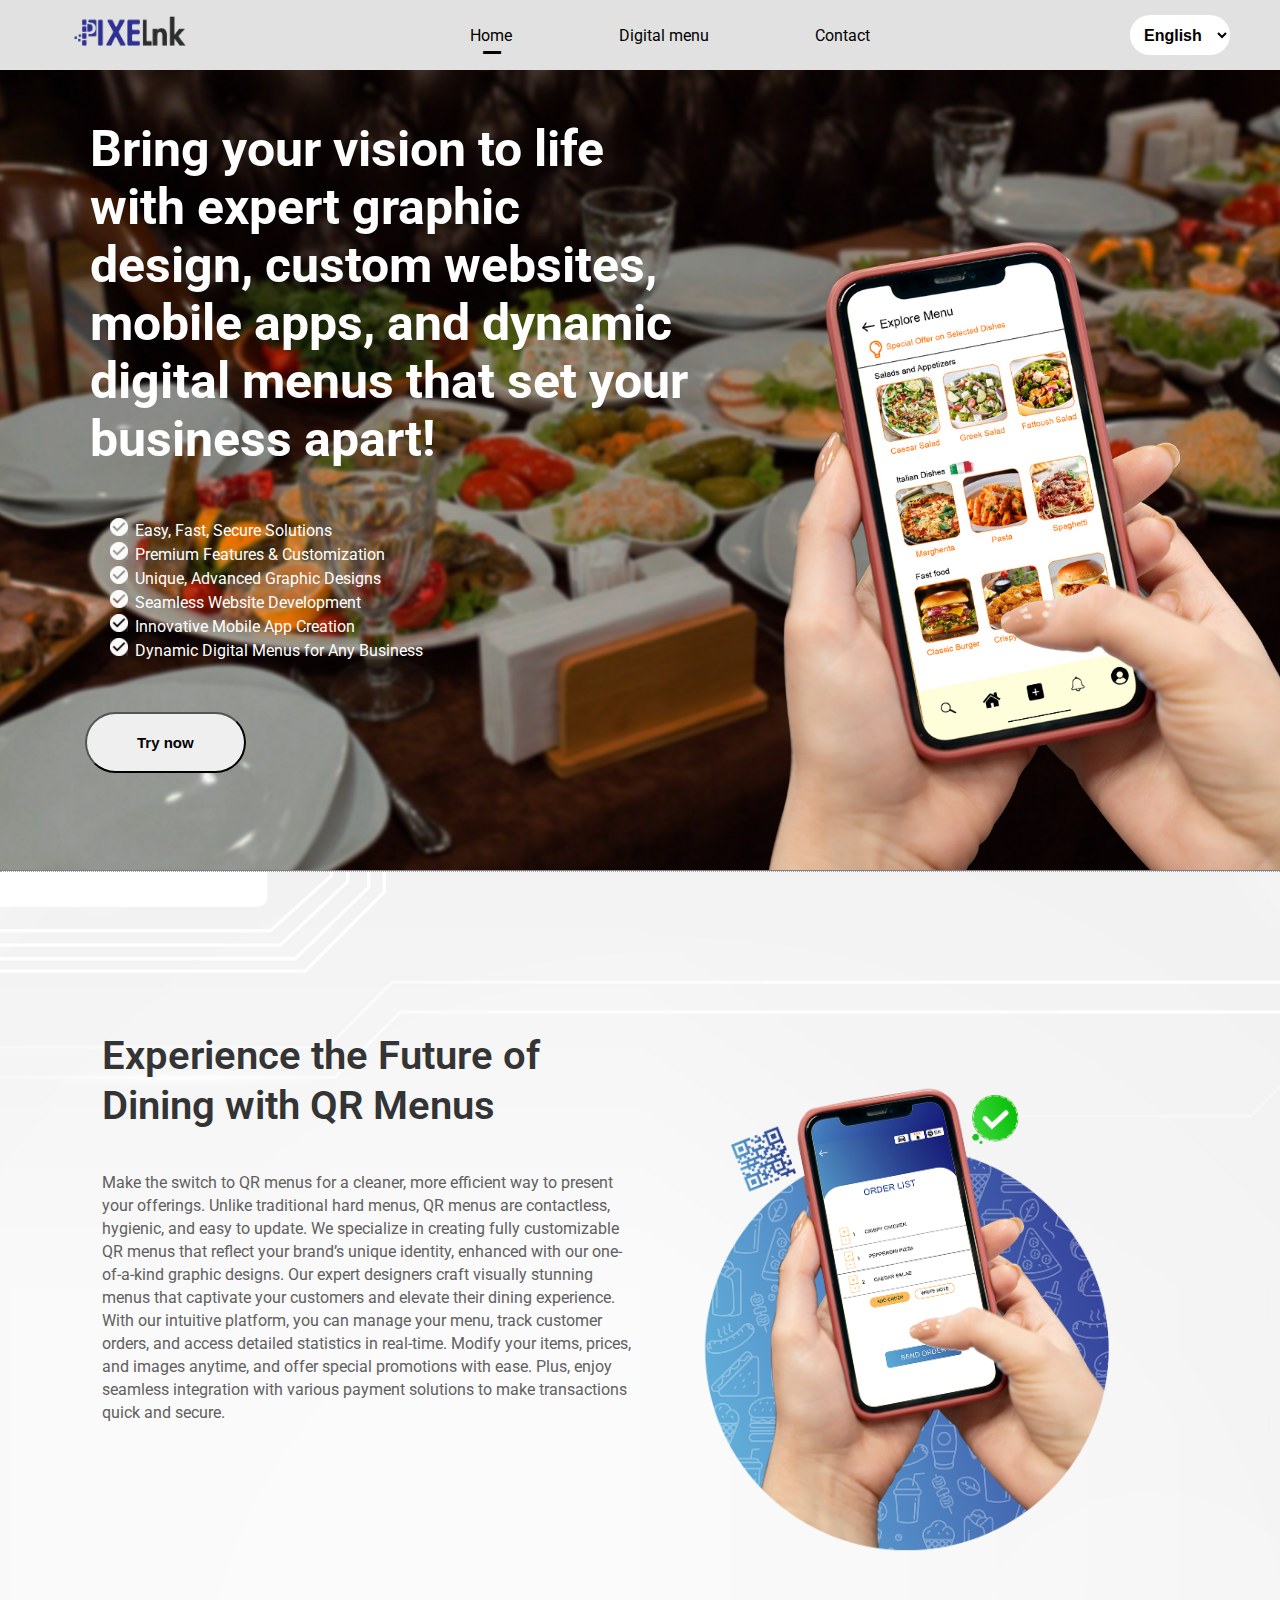
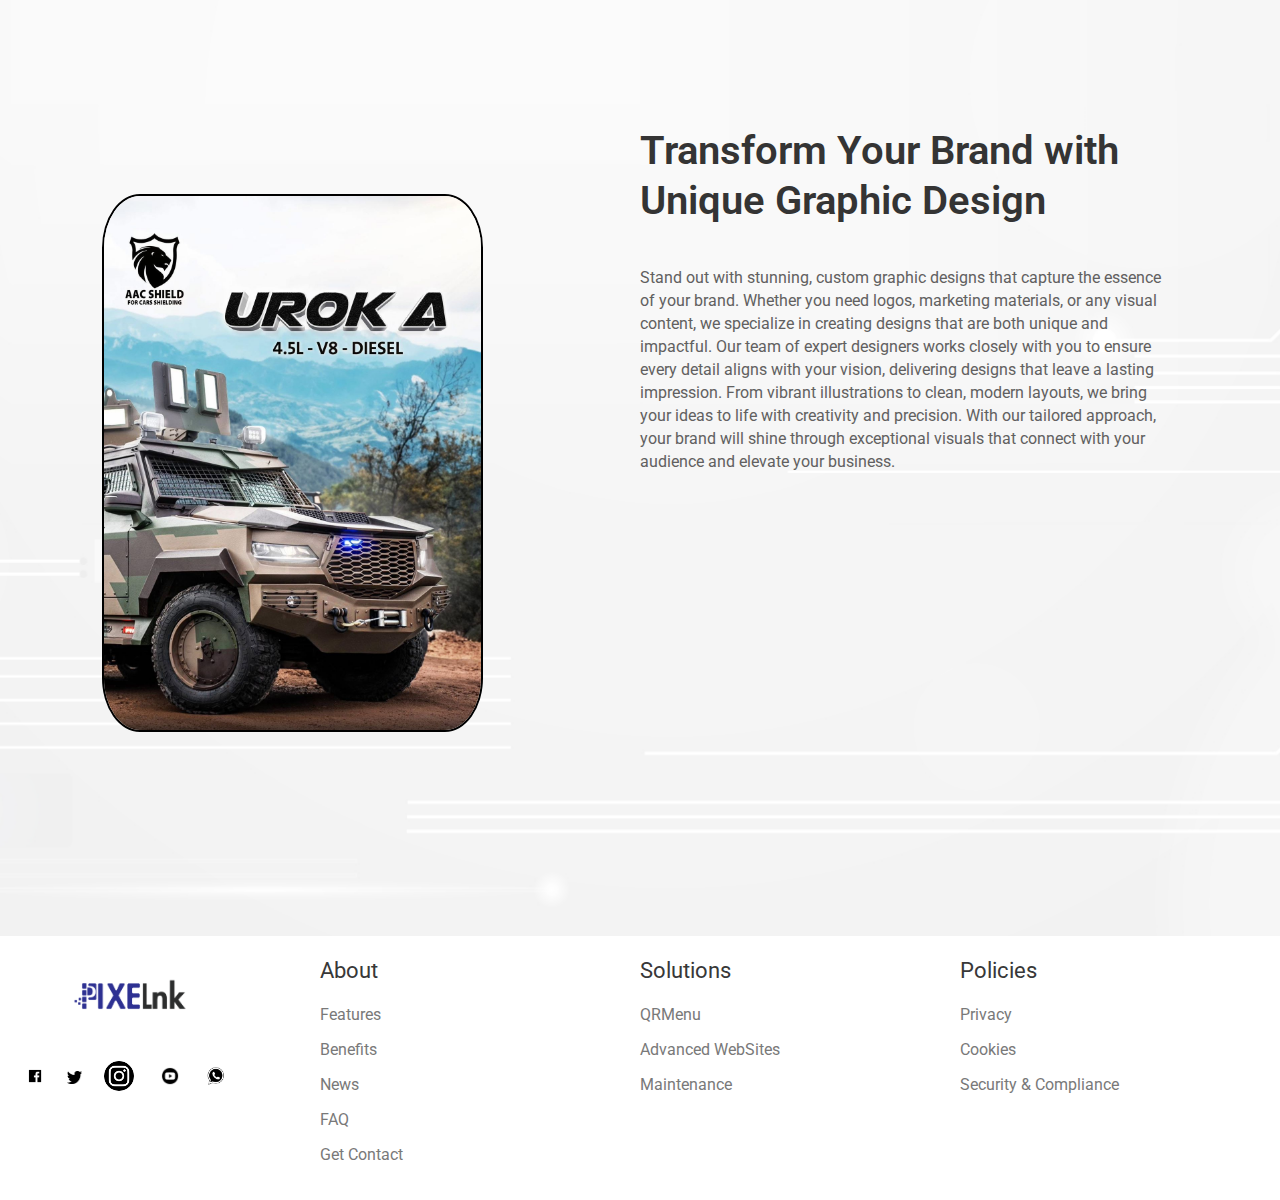
==== index.html @ 0382fba2 "Add files via upload" ====
<!DOCTYPE html>
<html lang="en">
<head>
    <meta charset="UTF-8">
    <meta name="viewport" content="width=device-width, initial-scale=1.0">
    <link rel="stylesheet" href="CSS/x3.css">
    <link rel="preconnect" href="https://fonts.googleapis.com">
    <link rel="preconnect" href="https://fonts.gstatic.com" crossorigin>
    <link href="https://fonts.googleapis.com/css2?family=Roboto:ital,wght@0,100;0,300;0,400;0,500;0,700;0,900;1,100;1,300;1,400;1,500;1,700;1,900&display=swap" rel="stylesheet">
    <title>Home</title>
</head>
<body>
    <header>
        <div class="div-logo">
            <img src="IMG/1-01.png" class="img-logo">
        </div>

        <div class="div-buts">
            <div class="mx mx-4"><a class="nochangea" href="x3.html" onclick="func1();"><p class="m-0">Home</p><div class="active active1">_</div></a></div>
            <div class="mx mx-5"><a class="nochangea" href="x4.html" onclick="func2();"><p class=" m-1">Digital menu</p><div class="active active2">_</div></a></div>
            <div class="mx mx-6"><a class="nochangea" href="x.html" onclick="func3();"><p class="m-2">Contact</p><div class="active active3">_</div></a></div>
        </div>

        <div class="div-lang">
            <select class="div-but">
                <option>English</option>
                <option>العربية</option>
                <option>كوردى</option>
            </select>
        </div>
    </header>
    <div class="subheader">
        <h1>Bring your vision to life with expert graphic design, custom websites, mobile apps, and dynamic digital menus that set your business apart!</h1>
       
        <div class="list-div">
            <ul>
                <li><p>Easy, Fast, Secure Solutions</p></li>
                <li><p>Premium Features & Customization</p></li>
                <li><p>Unique, Advanced Graphic Designs</p></li>
                <li><p>Seamless Website Development</p></li>
                <li><p>Innovative Mobile App Creation</p></li>
                <li><p>Dynamic Digital Menus for Any Business</p></li>
            </ul>
          
            <a href="x.html" class="a-Try-now"><button class="Try-now">Try now</button></a>
        </div>
    </div>

    <div class="back-img">
        <img class="mobile-pic" src="IMG/a1.png">
        <div class="main2">
            <div class="d22">
                <p class="p123">Experience the Future of Dining with QR Menus</p>
                <p class="p22">
                    Make the switch to QR menus for a cleaner, more efficient way to present your offerings. Unlike traditional hard menus, QR menus are contactless, hygienic, and easy to update. We specialize in creating fully customizable QR menus that reflect your brand’s unique identity, enhanced with our one-of-a-kind graphic designs. Our expert designers craft visually stunning menus that captivate your customers and elevate their dining experience. With our intuitive platform, you can manage your menu, track customer orders, and access detailed statistics in real-time. Modify your items, prices, and images anytime, and offer special promotions with ease. Plus, enjoy seamless integration with various payment solutions to make transactions quick and secure.</p>
            </div>
            <div class="d12">
                <img class="img-d12" src="IMG/a1.png">
            </div>
        </div>

         <div class="main1">
            <div class="d1">
                <img class="img-d1" src="IMG/anwar.jpg">
            </div>
            <div class="d2">
                <p class="p1">Transform Your Brand with Unique Graphic Design</p>
                <p class="p2">
                    Stand out with stunning, custom graphic designs that capture the essence of your brand. Whether you need logos, marketing materials, or any visual content, we specialize in creating designs that are both unique and impactful. Our team of expert designers works closely with you to ensure every detail aligns with your vision, delivering designs that leave a lasting impression. From vibrant illustrations to clean, modern layouts, we bring your ideas to life with creativity and precision. With our tailored approach, your brand will shine through exceptional visuals that connect with your audience and elevate your business.</p>
            </div>
        </div>  
    </div>

    <footer>
        <div>
            <div class="div-logo">
                <img src="IMG/1-01.png" class="img-logo">
            </div>
            <div class="foot-div1">
                <div><img class="dml dm1" src="IMG/facebook-black-icon.png"></div>
                <div><img class="dml dm2" src="IMG/twitter.png"></div>
                <div><a href="https://www.instagram.com/pixeelink/"><img class="dml dm3" src="IMG/png-transparent-app-b-w-instagram-logo-media-popular-social-2018-social-media-black-and-white-logos-icon.png"></a></div>
                <div><img class="dml dm4" src="IMG/youtube.png"></div>
                <div><img class="dml dm5" src="IMG/whatsapp-black-logo-icon--24.png"></div>
            </div>
        </div>
        <div>
            <p class="p12">About</p>
            <p>Features</p>
            <p>Benefits</p>
            <p>News</p>
            <p>FAQ</p>
            <p>Get Contact</p>
        </div>
        <div>
            <p class="p12">Solutions</p>
            <p>QRMenu</p>
            <p>Advanced WebSites</p>
            <p>Maintenance</p>
        </div>
        <div>
            <p class="p12">Policies</p>
            <p>Privacy</p>
            <p>Cookies</p>
            <p>Security & Compliance</p>
        </div>
    </footer>
    

    <script src="JS/x.js"></script>
</body>
</html>
---- CSS/x3.css ----
body {
    font-family: "Roboto", serif;
    margin: 0;
    margin-top: 70px;
    margin-bottom: 20px;
}

header{
    position: fixed;
    top: 0;
    right: 0;
    left: 0;
    height: 70px;
    background-color: rgb(225, 225, 225);
    display: flex;
    justify-content: space-between;
    align-items: center;
    overflow: hidden;
    z-index: 1;
}

.img-logo{
    width: 160px;
}
.img-ard{
    width: 15px;
}

.div-logo{
    margin-left: 50px;
}

.div-buts{
    margin: 0;
    width: 400px;
    display: flex;
    justify-content: space-between;
    align-items: center;
}

.div-lang{
    margin-right: 50px;
}

.div-but{
    padding-left: 10px;
    width: 100px;
    height: 40px;
    background-color: white;
    border: none;
    border-radius: 20px;
    font-weight: 550;
    font-size: 16px;
    cursor: pointer;
}

.subheader{
    width: 100%;
    height: 800px;
    background-image: url(backHome.jpg);
    background-size: cover;
    background-position: center;
    background-repeat: no-repeat;
    border-bottom: 1px solid grey;
}
h1{
    padding-top: 50px;
    padding-left: 90px;
    font-size: 50px;
    width: 600px;
    color: white;
    margin: 0;
}
.list-div{
    display: inline-block;
    color: white;
}

ul{
    padding: 0;
    margin: 50px 0 0 135px;
    display: block;
}
ul li{
    list-style-image: url(check.png);
    margin-bottom: 2px;
}
ul p{
    padding: 0;
    margin: 0;
}

.Try-now{
    margin: 50px 0 0 85px;
    padding: 20px 50px;
    border-radius: 40px ;
    font-size: 15px;
    font-weight: 550;
    cursor: pointer;
}
.a-Try-now{
    text-decoration: none;
}




.main2{
    display: grid;
    grid-template-columns: 1fr 1fr;
    column-gap: 0;
    margin: 100px 8% 100px 8%;
}

.img-d12{
    width: 100%;
}
.p123{
    width: 100%;
    font-size: 40px;
    font-weight: 600;
    color: rgb(52, 52, 52);
    line-height: 50px;

}
.p22{
    width: 100%;
    color: rgb(97, 96, 96);
    line-height: 23px;
}


.d12{
    padding-top: 10%;
}


.main1{
    display: grid;
    grid-template-columns: 1fr 1fr;
    column-gap: 0;
    margin: 50px 8% 150px 8%;
}

.img-d1{
    width: 70%;
    border: 2px solid black;
    border-radius: 10%;
}


.d1{
    padding-top: 20%;
}
.p1{
    width: 100%;
    font-size: 40px;
    font-weight: 600;
    color: rgb(52, 52, 52);
    line-height: 50px;
}
.p2{
    width: 100%;
    color: rgb(97, 96, 96);
    line-height: 23px;
}


footer{
    display: grid;
    grid-template-columns: 1fr 1fr 1fr 1fr;
    background-color: white;
}

footer p{
    color: rgb(121, 121, 121);
}

.p12{
    font-size: 22px;
    color: rgb(56, 56, 56);
}

.foot-div1{
    margin-left: 25px;
    max-width: 200px;
    display: flex;
    flex-direction: row;
    justify-content: space-between;
    align-items: center;
}

.dml{
    width: 20px;
}
.dm2{
    width: 15px;
}
.dm3{
    width: 30px;
    border-radius: 15px;
}
.dm4{
    width: 30px;
}
.dm5{
    width: 18px;
}



.mx{
    position: relative;
}


.active1{
    position: absolute;
    left: 30%;
    bottom: 0;
    font-size: 40px;
}
.active2{
    position: absolute;
    left: 42%;
    bottom: 0;
    font-size: 40px;
    opacity: 0;
}
.active3{
    position: absolute;
    left: 35%;
    bottom: 0;
    font-size: 40px;
    opacity: 0;
}


.back-img{
    background-image: url(back.jpg);
    background-size: cover;
    background-position: center;
    background-repeat: no-repeat;
    border-top: 1px dotted rgb(168, 166, 166);
    padding-bottom: 50px;
}

.nochangea{
    text-decoration: none;
    color: black;
    cursor: pointer;
}
.mobile-pic{
    width: 0;
    opacity: 0;
}

@media (max-width:940px){
    .main1,.main2{
        grid-template-columns: 1fr;
    }
    .div-buts{
        opacity: 0;
        cursor: none;
    }
    footer{
        margin-top: 50px;
        display: grid;
        grid-template-columns: 1fr;
    }

    footer div{
        margin: 5px auto 5px auto;
        text-align: center;
    }

    .foot-div1{
        max-width: 300px;
        display: flex;
        flex-direction: row;
        justify-content: space-between;
        align-items: center;
        margin: 0;
        margin-left: 10px;
    }
    .div-logo{
        margin: 0;
    }
    ul{
        margin: 0;
        padding: 0;
        padding-top: 30px;
        padding-left: 60px;
        color: black;
    }
    h1{
        margin: 0;
        padding: 0;
        padding-top: 600px;
        padding-left: 20px;
        color: black;
        font-size: 30px;
        width: 90%;
        margin: 0;
    }
    .d1{
        margin-left: 20%;
    }
    .main2{
        padding-top: 600px;
        margin-bottom: 0;
    }
    .d12{
        margin-bottom: 0;
    }
    .img-d12{
        margin-bottom: 0;
        opacity: 0;
        width: 0;
    }
    .main1{
        margin-top: 0;
    }
    .mobile-pic{
        width: 60%;
        opacity: 1;
        position: absolute;
        left: 19%;
        top: 1200px;
        max-width: 450px;
    }
    
    .subheader{
        opacity: 1;
    }
    .back-img{
        padding-top: 40%;
    }
    .subheader{
        background-image: url(back2.png);
        height: 500px;
    }
    ul li{
        list-style-image: url(blackcheck.png);
        margin-bottom: 2px;
    }

}
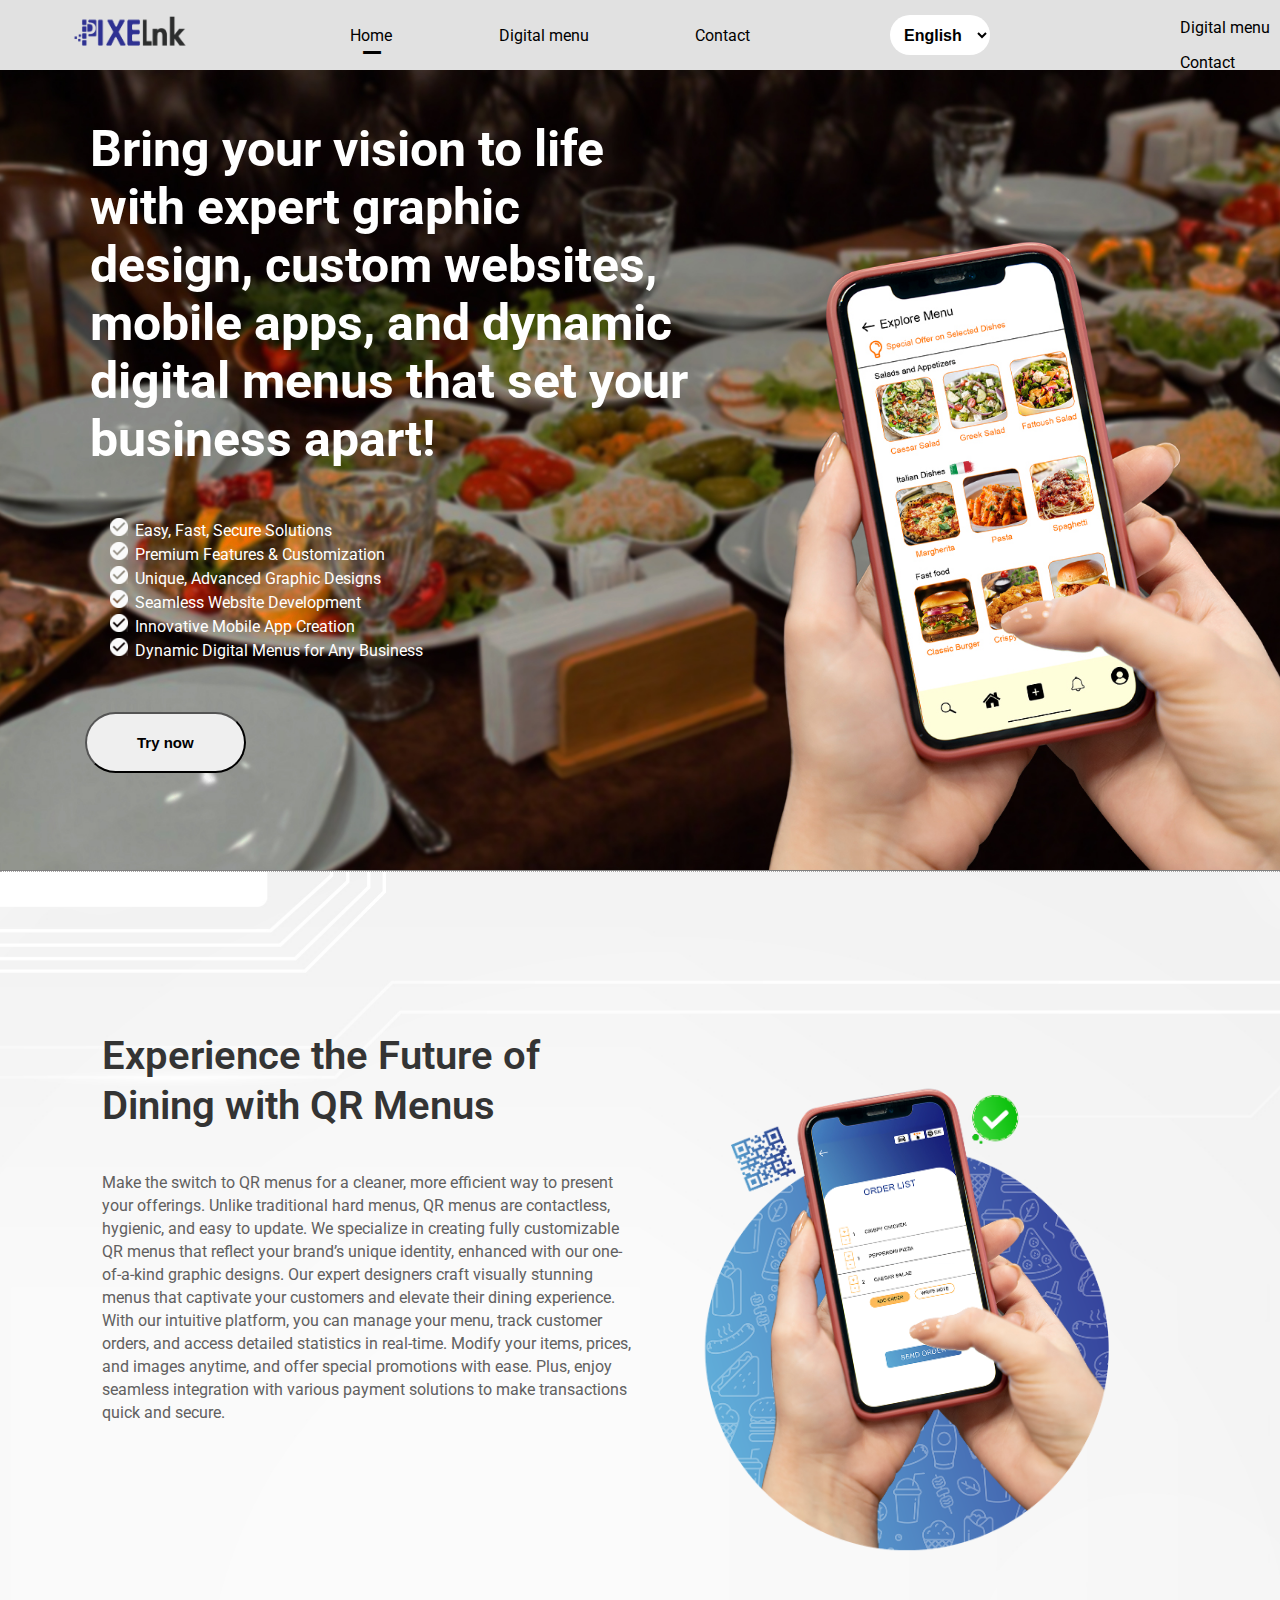
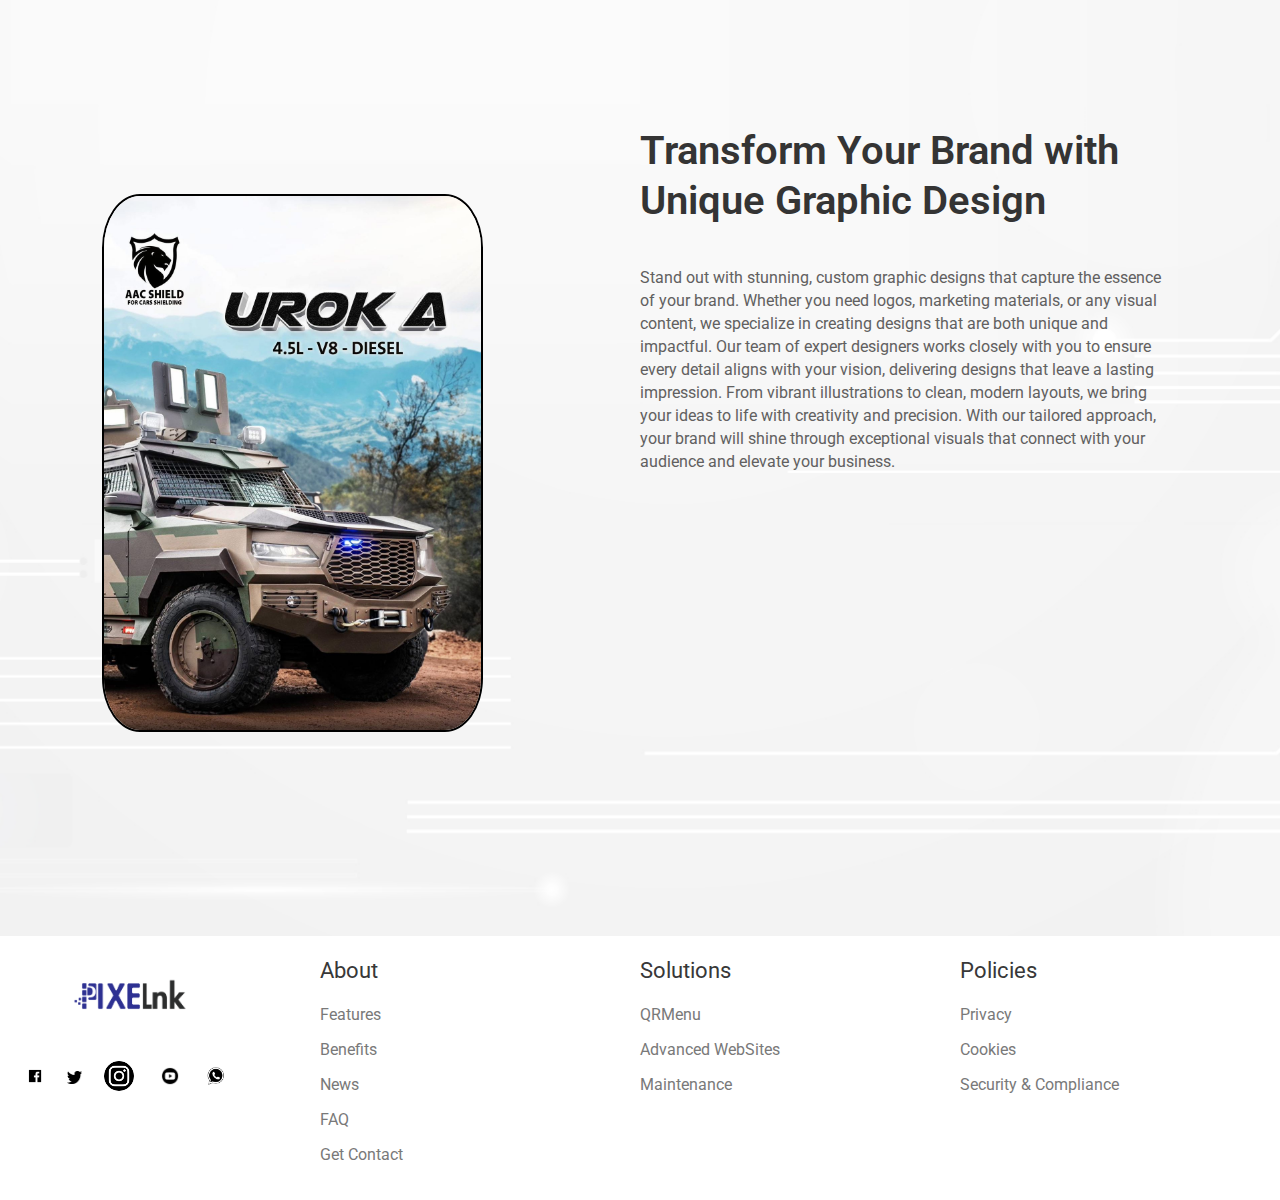
==== commit 64a9b24d: "Update and rename x3.html to index.html" ====
--- a/index.html
+++ b/index.html
@@ -12,11 +12,11 @@
 <body>
     <header>
         <div class="div-logo">
-            <img src="IMG/1-01.png" class="img-logo">
+            <a class="nochangea" href="index.html"><img src="IMG/1-01.png" class="img-logo"></a>
         </div>
 
         <div class="div-buts">
-            <div class="mx mx-4"><a class="nochangea" href="x3.html" onclick="func1();"><p class="m-0">Home</p><div class="active active1">_</div></a></div>
+            <div class="mx mx-4"><a class="nochangea" href="index.html" onclick="func1();"><p class="m-0">Home</p><div class="active active1">_</div></a></div>
             <div class="mx mx-5"><a class="nochangea" href="x4.html" onclick="func2();"><p class=" m-1">Digital menu</p><div class="active active2">_</div></a></div>
             <div class="mx mx-6"><a class="nochangea" href="x.html" onclick="func3();"><p class="m-2">Contact</p><div class="active active3">_</div></a></div>
         </div>
@@ -27,6 +27,23 @@
                 <option>العربية</option>
                 <option>كوردى</option>
             </select>
+        </div>
+        <div class="mobile-option-bar">
+             <div class="mdiv1">
+                <button class="mobile-menu-button" onclick="mobilemenu();"><img src="IMG/menubar.png" class="mobile-image"></button>
+                <div class="mobile-div-lang">
+                    <div class="mobile-div-buts">
+                        <div class="mmm mx mx-4"><a class="nochangea" href="index.html" onclick="func1();"><p class="m-0">Home</p><div class="active active1">_</div></a></div>
+                        <div class="mmm mx mx-5"><a class="nochangea" href="x4.html" onclick="func2();"><p class=" m-1">Digital menu</p><div class="active active2">_</div></a></div>
+                        <div class="mmm mx mx-6"><a class="nochangea" href="x.html" onclick="func3();"><p class="m-2">Contact</p><div class="active active3">_</div></a></div>
+                    </div>
+                    <select class="div-but">
+                        <option>English</option>
+                        <option>العربية</option>
+                        <option>كوردى</option>
+                    </select>
+                </div>
+            </div> 
         </div>
     </header>
     <div class="subheader">
@@ -107,6 +124,6 @@
     </footer>
     
 
-    <script src="JS/x.js"></script>
+    <script src="JS/x3.js"></script>
 </body>
-</html>+</html>
